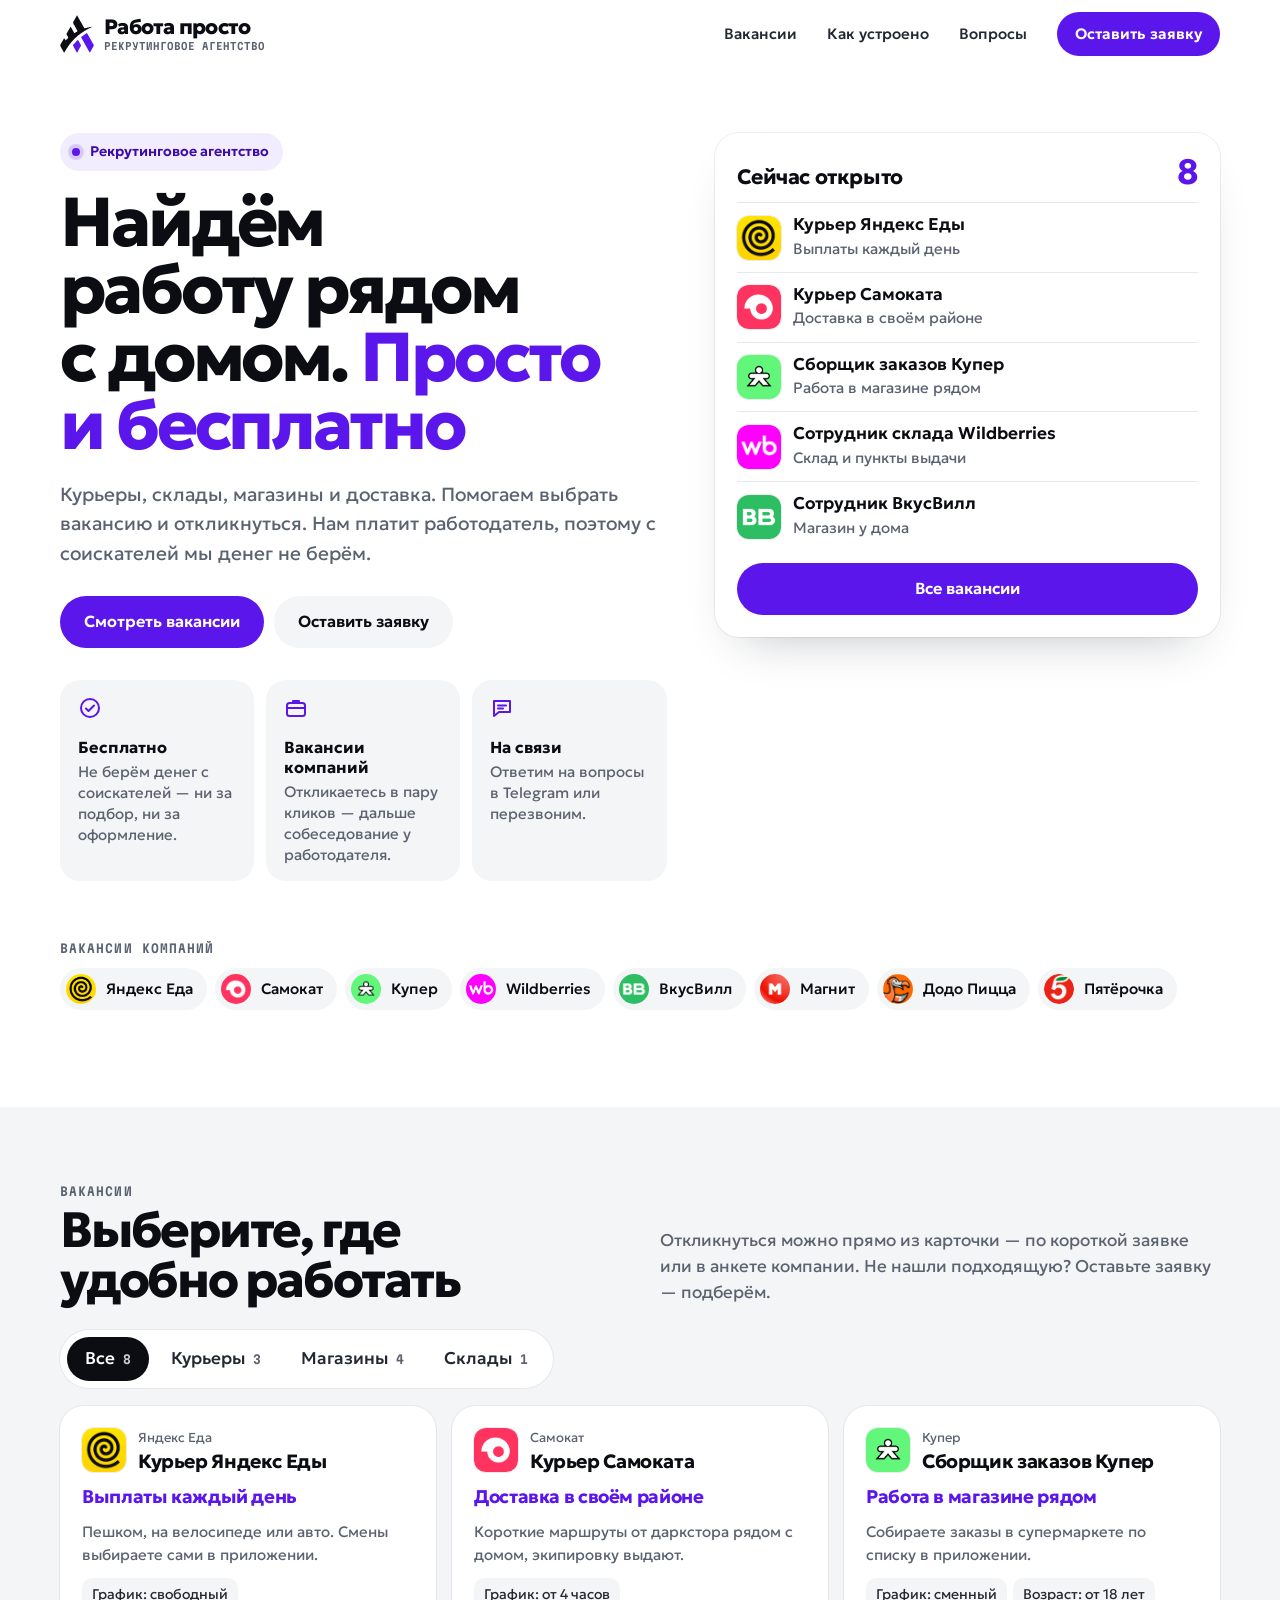
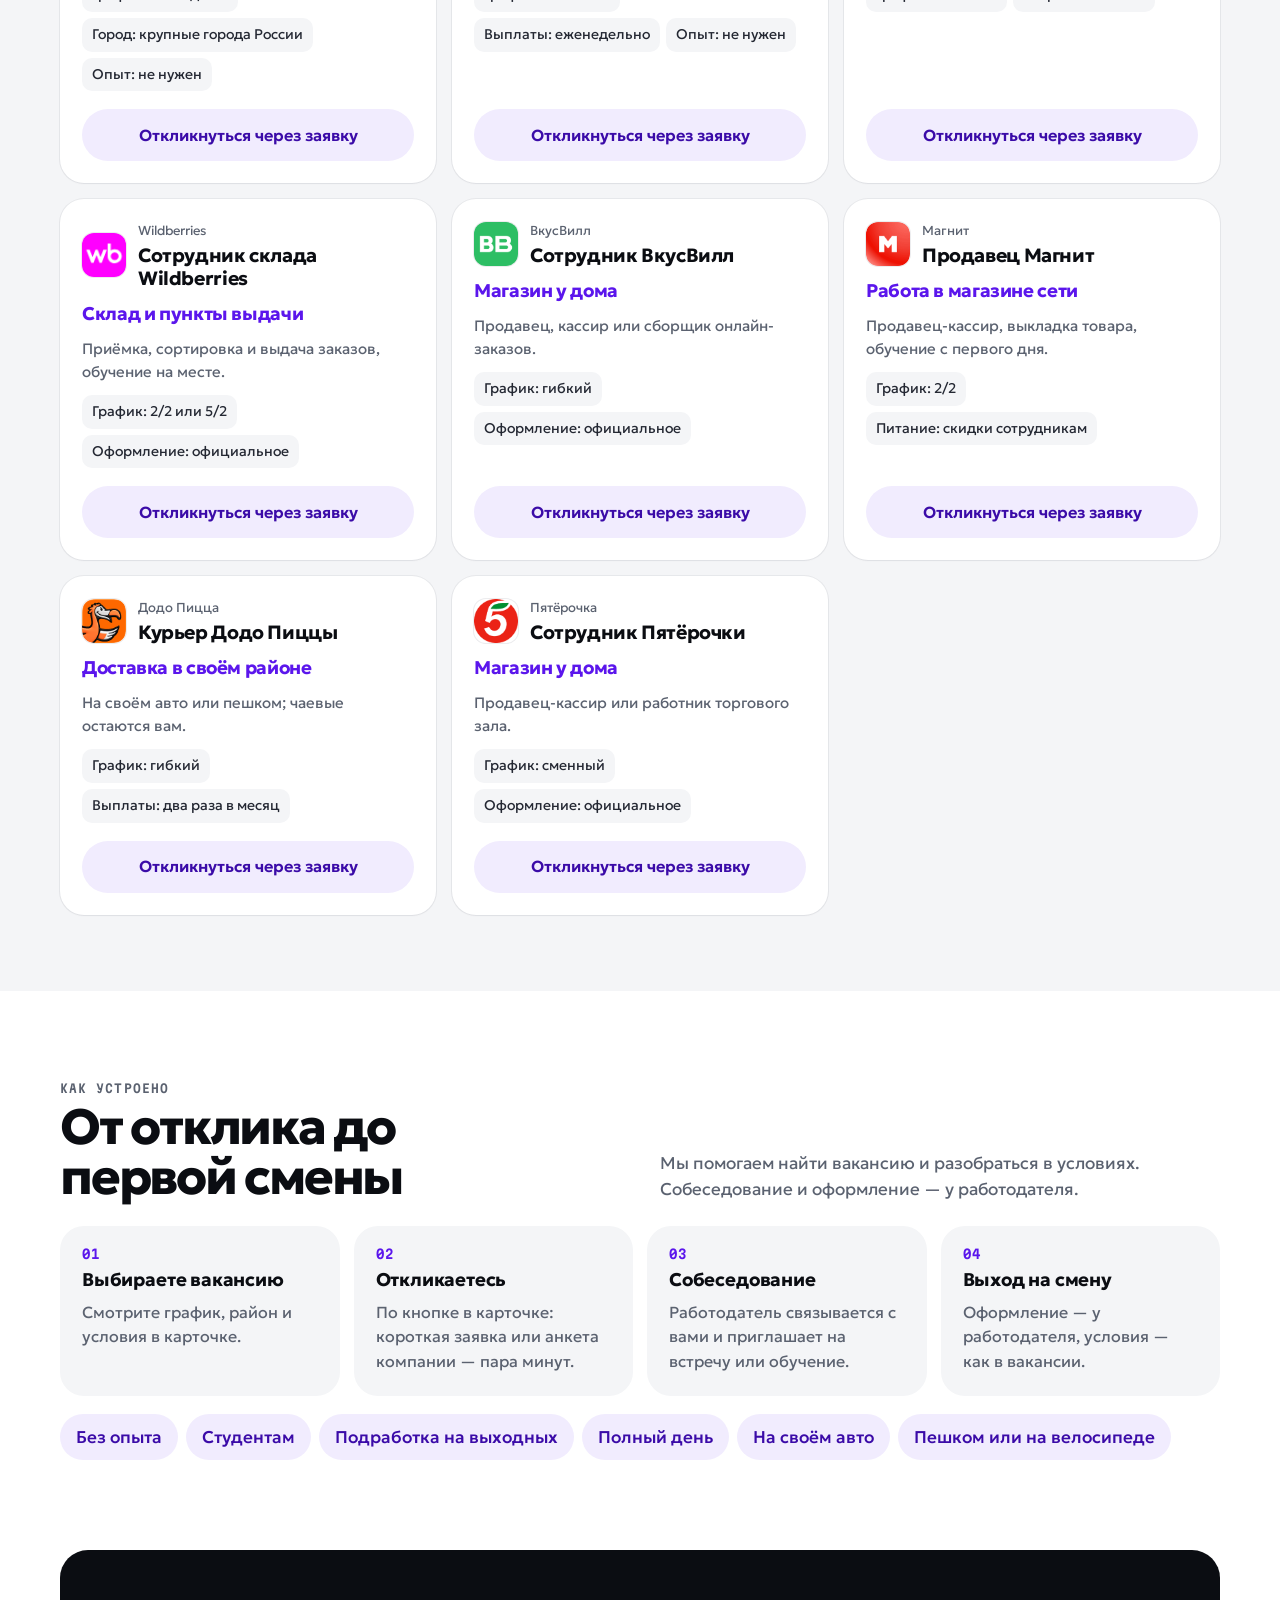
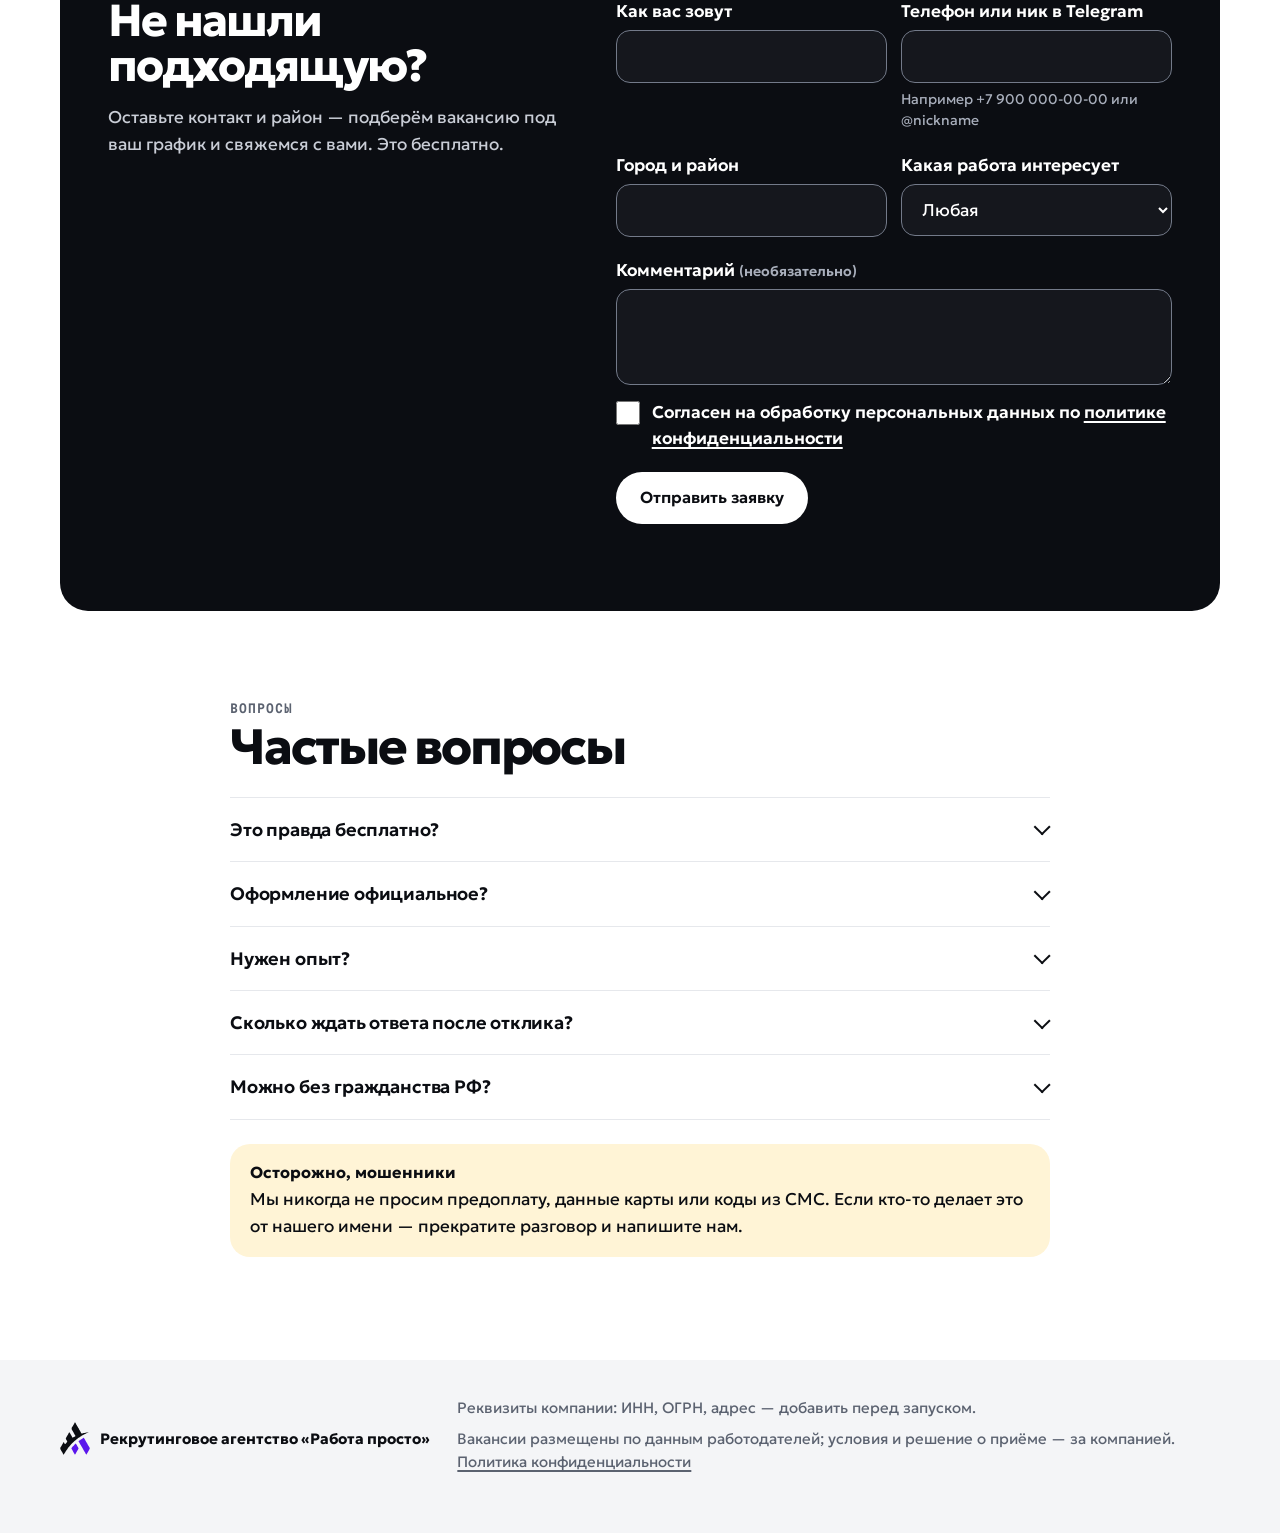
==== index.html @ 8780e2c3 "preview 2026-10-01" ====
<!doctype html>
<html lang="ru">
<head>
<meta charset="utf-8">
<meta name="viewport" content="width=device-width, initial-scale=1">
<title>Работа просто — рекрутинговое агентство: работа курьером, на складе и в магазине</title>
<meta name="description" content="Вакансии курьеров, сотрудников склада и магазинов рядом с домом. Для соискателей бесплатно — нам платит работодатель.">
<meta property="og:type" content="website">
<meta property="og:title" content="Работа просто — рекрутинговое агентство">
<meta property="og:description" content="Работа рядом с домом: доставка, склады, магазины. Для соискателей бесплатно.">
<meta property="og:image" content="https://daviddavidso.github.io/smena-rekrut/img/og.jpg">
<meta name="twitter:card" content="summary_large_image">
<link rel="icon" href="img/favicon.svg" type="image/svg+xml">
<link rel="preload" href="fonts/Geologica.woff2" as="font" type="font/woff2" crossorigin>
<link rel="stylesheet" href="css/style.css">
</head>
<body>
<a class="skip" href="#main">Перейти к содержанию</a>

<header class="hdr" id="hdr">
  <div class="wrap hdr__in">
    <a class="logo" href="#top"><img class="logo__mark" src="img/logo-mark.svg" alt="" width="34" height="37"><span class="logo__txt"><span data-site="name">Работа просто</span> <small>рекрутинговое агентство</small></span><span class="vh"> — в начало страницы</span></a>
    <nav aria-label="Основное меню">
      <ul>
        <li><a href="#jobs">Вакансии</a></li>
        <li><a href="#how">Как устроено</a></li>
        <li><a href="#faq">Вопросы</a></li>
      </ul>
    </nav>
    <a class="btn btn--sm hdr__cta" href="#lead">Оставить заявку</a>
  </div>
</header>

<main id="main">
  <section class="hero wrap" id="top">
    <div class="hero__grid">
      <div>
        <p class="pill"><i aria-hidden="true"></i>Рекрутинговое агентство</p>
        <h1 id="hero-h">Найдём работу рядом с&nbsp;домом. <em>Просто и&nbsp;бесплатно</em></h1>
        <p class="hero__lead" data-site="tagline">Курьеры, склады, магазины и доставка. Помогаем выбрать вакансию и откликнуться. Нам платит работодатель, поэтому с соискателей мы денег не берём.</p>
        <div class="hero__cta"><a class="btn" href="#jobs">Смотреть вакансии</a><a class="btn btn--soft" href="#lead">Оставить заявку</a></div>
        <ul class="trust" role="list">
          <li><svg viewBox="0 0 24 24" aria-hidden="true" fill="none" stroke="currentColor" stroke-width="2" stroke-linecap="round" stroke-linejoin="round"><circle cx="12" cy="12" r="9"/><path d="M8 12.5l2.5 2.5L16 9.5"/></svg><b>Бесплатно</b><span>Не берём денег с соискателей — ни за подбор, ни за оформление.</span></li>
          <li><svg viewBox="0 0 24 24" aria-hidden="true" fill="none" stroke="currentColor" stroke-width="2" stroke-linecap="round" stroke-linejoin="round"><rect x="3" y="7" width="18" height="13" rx="2.5"/><path d="M9 7V5h6v2M3 12h18"/></svg><b>Вакансии компаний</b><span>Откликаетесь в пару кликов — дальше собеседование у работодателя.</span></li>
          <li><svg viewBox="0 0 24 24" aria-hidden="true" fill="none" stroke="currentColor" stroke-width="2" stroke-linecap="round" stroke-linejoin="round"><path d="M4 5h16v11H9l-5 4z"/><path d="M8 9.5h8M8 12.5h5"/></svg><b>На связи</b><span>Ответим на вопросы в Telegram или перезвоним.</span></li>
        </ul>
      </div>
      <div class="open">
        <div class="open__head"><h2 id="open-h">Сейчас открыто</h2><span class="open__num" id="open-num">—</span></div>
        <ul class="open__list" id="open-list" role="list"></ul>
        <a class="btn" href="#jobs">Все вакансии</a>
      </div>
    </div>
  </section>

  <section class="brands wrap">
    <h2 class="label" id="brands-h">Вакансии компаний</h2>
    <ul id="brands" role="list"></ul>
  </section>

  <section class="band" id="jobs" aria-labelledby="jobs-h">
    <div class="wrap">
      <div class="sec__head">
        <div><p class="label">Вакансии</p><h2 id="jobs-h">Выберите, где удобно работать</h2></div>
        <p class="sec__lead">Откликнуться можно прямо из карточки — по короткой заявке или в анкете компании. Не нашли подходящую? Оставьте заявку — подберём.</p>
      </div>
      <div class="filters" role="group" aria-label="Тип работы" id="filters"></div>
      <p class="vh" role="status" id="jobs-status"></p>
      <ul class="jobs" id="jobs-list" role="list"><li class="state">Загружаем вакансии…</li></ul>
    </div>
  </section>

  <section class="sec wrap" id="how" aria-labelledby="how-h">
    <div class="sec__head">
      <div><p class="label">Как устроено</p><h2 id="how-h">От отклика до первой смены</h2></div>
      <p class="sec__lead">Мы помогаем найти вакансию и разобраться в условиях. Собеседование и оформление — у работодателя.</p>
    </div>
    <ol class="steps" role="list">
      <li><b>Выбираете вакансию</b><span>Смотрите график, район и условия в карточке.</span></li>
      <li><b>Откликаетесь</b><span>По кнопке в карточке: короткая заявка или анкета компании — пара минут.</span></li>
      <li><b>Собеседование</b><span>Работодатель связывается с вами и приглашает на встречу или обучение.</span></li>
      <li><b>Выход на смену</b><span>Оформление — у работодателя, условия — как в вакансии.</span></li>
    </ol>
    <ul class="who" role="list" aria-label="Кому подойдёт">
      <li>Без опыта</li><li>Студентам</li><li>Подработка на выходных</li><li>Полный день</li><li>На своём авто</li><li>Пешком или на велосипеде</li>
    </ul>
  </section>

  <section class="sec wrap" id="lead" aria-labelledby="lead-h">
    <div class="lead">
      <div>
        <h2 id="lead-h">Не нашли подходящую?</h2>
        <p>Оставьте контакт и район — подберём вакансию под ваш график и свяжемся с вами. Это бесплатно.</p>
        <p hidden>Удобнее в мессенджере? <a id="tg-inline" href="#lead">Напишите нам в Telegram</a>.</p>
      </div>
      <form class="form" id="lead-form" novalidate>
        <div class="field"><label for="f-name">Как вас зовут</label><input id="f-name" name="name" autocomplete="given-name" required aria-describedby="e-name"><span class="err" id="e-name"></span></div>
        <div class="field"><label for="f-contact">Телефон или ник в Telegram</label><input id="f-contact" name="contact" autocomplete="tel" inputmode="text" required aria-describedby="h-contact e-contact"><span class="hint" id="h-contact">Например +7 900 000-00-00 или @nickname</span><span class="err" id="e-contact"></span></div>
        <div class="field"><label for="f-city">Город и район</label><input id="f-city" name="city" autocomplete="address-level2" required aria-describedby="e-city"><span class="err" id="e-city"></span></div>
        <div class="field"><label for="f-kind">Какая работа интересует</label><select id="f-kind" name="kind"><option>Любая</option><option>Курьер</option><option>Магазин</option><option>Склад</option></select></div>
        <div class="field full"><label for="f-comment">Комментарий <span class="hint">(необязательно)</span></label><textarea id="f-comment" name="comment" maxlength="500"></textarea></div>
        <div class="hp" aria-hidden="true" inert><label for="f-web">Не заполняйте это поле</label><input id="f-web" name="website" tabindex="-1" autocomplete="off"></div>
        <div class="field full"><div class="check"><input type="checkbox" id="f-consent" name="consent" aria-required="true" aria-describedby="e-consent"><label for="f-consent">Согласен на обработку персональных данных по <a href="privacy.html" target="_blank" rel="noopener">политике конфиденциальности<span class="vh"> (откроется в новой вкладке)</span></a></label></div><span class="err" id="e-consent"></span></div>
        <div class="full"><button class="btn" type="submit">Отправить заявку</button></div>
        <p class="form__status full" role="status" id="form-status"></p>
        <p class="vh" role="status" id="field-status"></p>
      </form>
    </div>
  </section>

  <section class="sec wrap faq" id="faq" aria-labelledby="faq-h">
    <div class="sec__head"><div><p class="label">Вопросы</p><h2 id="faq-h">Частые вопросы</h2></div></div>
    <details><summary>Это правда бесплатно?</summary><p>Да. Вознаграждение за подбор нам платит работодатель. С соискателей не берём денег ни за что: ни за анкету, ни за обучение, ни за «место в очереди».</p></details>
    <details><summary>Оформление официальное?</summary><p>Условия указаны в карточке вакансии и зависят от компании: трудовой договор, договор ГПХ или самозанятость.</p></details>
    <details><summary>Нужен опыт?</summary><p>Для большинства вакансий — нет: компании обучают с первого дня.</p></details>
    <details><summary>Сколько ждать ответа после отклика?</summary><p>Обычно работодатель связывается в течение нескольких дней. Если ответа долго нет — напишите нам, подскажем.</p></details>
    <details><summary>Можно без гражданства РФ?</summary><p>Зависит от компании. Уточните в анкете работодателя или напишите нам.</p></details>
    <div class="warn" role="note"><h3>Осторожно, мошенники</h3>Мы никогда не просим предоплату, данные карты или коды из СМС. Если кто-то делает это от нашего имени — прекратите разговор и напишите нам.</div>
  </section>
</main>

<footer class="ftr">
  <div class="wrap ftr__grid">
    <div class="ftr__brand"><img src="img/logo-mark.svg" alt="" width="30" height="33"><b>Рекрутинговое агентство «<span data-site="name">Работа просто</span>»</b></div>
    <div>
      <p data-site="legal">Реквизиты компании: ИНН, ОГРН, адрес — добавить перед запуском.</p>
      <p>Вакансии размещены по данным работодателей; условия и решение о приёме — за компанией. <a href="privacy.html">Политика конфиденциальности</a></p>
    </div>
  </div>
</footer>

<script src="js/config.js"></script>
<script src="js/app.js"></script>
</body>
</html>
---- css/style.css ----
/* «Работа просто» — одностраничник рекрутингового агентства. Белый минимализм, холодные нейтральные поверхности,
   фирменный фиолетовый из логотипа клиента (#5B16EC) — на кнопках и акцентах. Градиент логотипа — только в иконке. */

@font-face { font-family: "Geologica"; src: url(../fonts/Geologica.woff2) format("woff2"); font-weight: 100 900; font-display: swap; }
@font-face { font-family: "Martian Mono"; src: url(../fonts/MartianMono.woff2) format("woff2"); font-weight: 100 800; font-stretch: 75% 112%; font-display: swap; }

:root {
  --bg: #FFFFFF; --surface: #F4F5F7; --surface-2: #ECEEF1; --line: #E6E8EC;
  --ink: #0B0D12; --ink-2: #242833; --muted: #5B6270;
  --violet: #5B16EC; --violet-2: #4A0FC9; --violet-bg: #F1ECFE; --violet-light: #B9A2FF;
  --radius: 24px;
  --f: "Geologica", system-ui, -apple-system, "Segoe UI", sans-serif;
  --f-mono: "Martian Mono", ui-monospace, "SF Mono", Menlo, monospace;
  --ease-out: cubic-bezier(.16, 1, .3, 1);
}
* { box-sizing: border-box; }
[hidden] { display: none !important; }
html { scroll-padding-top: 84px; -webkit-text-size-adjust: 100%; }
@media (prefers-reduced-motion: no-preference) { html { scroll-behavior: smooth; } }
body { margin: 0; background: var(--bg); color: var(--ink); font: 400 1.0625rem/1.55 var(--f); -webkit-font-smoothing: antialiased; overflow-x: clip; }
img { max-width: 100%; display: block; }
a { color: inherit; text-decoration-thickness: 1.5px; text-underline-offset: 3px; }
button, input, select, textarea { font: inherit; }
:focus-visible { outline: 2.5px solid var(--ink); outline-offset: 3px; }
.vh { position: absolute !important; width: 1px; height: 1px; padding: 0; margin: -1px; overflow: hidden; clip: rect(0 0 0 0); white-space: nowrap; border: 0; }
.wrap { width: min(1240px, 100%); margin-inline: auto; padding-inline: clamp(16px, 3.5vw, 40px); }
.label { margin: 0; font: 600 .75rem/1.2 var(--f-mono); font-stretch: 87%; letter-spacing: .09em; text-transform: uppercase; color: var(--muted); }
.skip { position: absolute; left: 12px; top: -100px; z-index: 50; padding: 12px 16px; border-radius: 12px; background: var(--ink); color: #fff; font-weight: 600; text-decoration: none; }
.skip:focus { top: 12px; }

/* кнопки */
.btn { display: inline-flex; align-items: center; justify-content: center; gap: 8px; min-height: 52px; padding: 0 24px; border-radius: 999px; border: 0;
  background: var(--violet); color: #fff; font: 600 1rem/1.2 var(--f); text-decoration: none; cursor: pointer; white-space: nowrap; transition: background-color .2s, transform .2s var(--ease-out); }
.btn:hover { background: var(--violet-2); }
.btn .ext { width: 16px; height: 16px; flex: none; }
.btn:active { transform: scale(.98); }
.btn--soft { background: var(--surface); color: var(--ink); }
.btn--soft:hover { background: var(--surface-2); }
.btn--sm { min-height: 44px; padding: 0 18px; font-size: .9375rem; }

/* шапка */
.hdr { position: sticky; top: 0; z-index: 20; background: rgba(255,255,255,.88); -webkit-backdrop-filter: saturate(1.6) blur(14px); backdrop-filter: saturate(1.6) blur(14px); border-bottom: 1px solid transparent; transition: border-color .2s; }
.hdr.is-stuck { border-bottom-color: var(--line); }
.hdr__in { display: flex; align-items: center; gap: 16px; min-height: 68px; }
.logo { display: inline-flex; align-items: center; gap: 10px; text-decoration: none; }
.logo__mark { width: 34px; height: auto; flex: none; }
.logo__txt { display: flex; flex-direction: column; font: 800 1.3rem/1 var(--f); letter-spacing: -.035em; }
.logo small { display: block; margin-top: 4px; font: 600 .625rem/1 var(--f-mono); font-stretch: 87%; letter-spacing: .1em; text-transform: uppercase; color: var(--muted); }
.hdr nav { margin-left: auto; }
.hdr nav ul { display: flex; gap: 2px; list-style: none; margin: 0; padding: 0; }
.hdr nav a { display: inline-flex; align-items: center; min-height: 44px; padding: 0 14px; border-radius: 999px; text-decoration: none; font-weight: 500; font-size: .9375rem; color: var(--ink-2); }
.hdr nav a:hover { background: var(--surface); }
@media (max-width: 820px) { .hdr nav { display: none; } .hdr .btn { margin-left: auto; } }
.logo__txt > span { white-space: nowrap; }
@media (max-width: 480px) { .logo small { display: none; } .logo__mark { width: 30px; } .logo__txt { font-size: 1.1rem; } .hdr .btn { padding: 0 14px; font-size: .875rem; white-space: normal; text-align: center; line-height: 1.15; } }
/* на самых узких экранах кнопка заявки есть прямо в первом экране — в шапке оставляем только логотип */
@media (max-width: 345px) { .hdr__cta { display: none; } }

/* первый экран */
.hero { padding-top: clamp(28px, 5vw, 64px); padding-bottom: clamp(28px, 4vw, 48px); }
.hero__grid { display: grid; gap: 28px; }
@media (min-width: 1000px) { .hero__grid { grid-template-columns: 1.2fr 1fr; align-items: start; gap: 48px; } }
.pill { display: inline-flex; align-items: center; gap: 10px; margin: 0; padding: 8px 14px 8px 12px; border-radius: 999px; background: var(--violet-bg); color: #3B0BA8; font-size: .875rem; font-weight: 600; }
.pill i { width: 8px; height: 8px; border-radius: 50%; background: var(--violet); flex: none; box-shadow: 0 0 0 4px rgba(91,22,236,.16); }
.hero h1 { margin: 18px 0 0; font: 750 clamp(2.4rem, 5.4vw, 4.4rem)/.98 var(--f); letter-spacing: -.045em; text-wrap: balance; }
.hero h1 em { font-style: normal; color: var(--violet); }
.hero__lead { margin: 20px 0 0; max-width: 34em; font-size: clamp(1.0625rem, 1.5vw, 1.1875rem); color: var(--muted); text-wrap: pretty; }
.hero__cta { display: flex; flex-wrap: wrap; gap: 10px; margin-top: 28px; }
.trust { list-style: none; padding: 0; margin: 32px 0 0; display: grid; gap: 12px; }
@media (min-width: 640px) { .trust { grid-template-columns: repeat(3, 1fr); } }
.trust li { padding: 16px 18px; border-radius: 20px; background: var(--surface); }
.trust b { display: block; font-size: 1rem; line-height: 1.25; }
.trust span { display: block; margin-top: 4px; font-size: .9375rem; color: var(--muted); line-height: 1.4; }
.trust svg { width: 24px; height: 24px; color: var(--violet); margin-bottom: 10px; }

.open { border-radius: var(--radius); background: #fff; padding: 22px; box-shadow: 0 0 0 1px rgba(15,23,42,.07), 0 24px 48px -28px rgba(15,23,42,.3); }
.open__head { display: flex; align-items: baseline; justify-content: space-between; gap: 12px; padding-bottom: 12px; border-bottom: 1px solid var(--line); }
.open__head h2 { margin: 0; font: 700 1.3rem/1.1 var(--f); letter-spacing: -.02em; }
.open__num { font: 750 2.2rem/1 var(--f); color: var(--violet); letter-spacing: -.04em; }
.open__list { list-style: none; margin: 0; padding: 0; }
.open__list li { display: grid; grid-template-columns: 44px 1fr; gap: 12px; align-items: center; padding: 11px 0; border-bottom: 1px solid var(--line); }
.open__list li:last-child { border-bottom: 0; }
.open__list b { display: block; line-height: 1.2; font-weight: 600; }
.open__list span { color: var(--muted); font-size: .9375rem; }
.open .btn { width: 100%; margin-top: 12px; }
.lg { width: 44px; height: 44px; border-radius: 12px; background: #fff; object-fit: contain; box-shadow: 0 0 0 1px rgba(15,23,42,.08); }

/* компании */
.brands { padding-top: 12px; padding-bottom: 8px; }
.brands ul { list-style: none; margin: 12px 0 0; padding: 0; display: flex; flex-wrap: wrap; gap: 8px; }
.brands li { display: inline-flex; align-items: center; gap: 10px; padding: 6px 14px 6px 6px; border-radius: 999px; background: var(--surface); font-weight: 500; font-size: .9375rem; }
.brands img { width: 30px; height: 30px; border-radius: 50%; background: #fff; }

/* разделы */
.sec { padding-top: clamp(48px, 7vw, 96px); }
.band { margin-top: clamp(48px, 7vw, 96px); padding: clamp(44px, 6vw, 80px) 0; background: var(--surface); }
.sec__head { display: grid; gap: 10px; margin-bottom: 24px; }
@media (min-width: 900px) { .sec__head { grid-template-columns: 1fr 1fr; align-items: end; column-gap: 40px; } }
.sec__head h2 { margin: 8px 0 0; font: 750 clamp(2rem, 4vw, 3.1rem)/1 var(--f); letter-spacing: -.045em; text-wrap: balance; }
.sec__lead { margin: 0; color: var(--muted); max-width: 34em; }

/* вакансии */
.filters { position: relative; display: flex; gap: 4px; margin-bottom: 18px; padding: 7px; border-radius: 29px; background: #fff; width: max-content; max-width: 100%; box-shadow: 0 0 0 1px var(--line); overflow-x: auto; scrollbar-width: thin; scroll-padding-inline: 12px; }
.fbtn { flex: none; }
.fbtn { display: inline-flex; align-items: center; gap: 8px; min-height: 44px; padding: 0 18px; border-radius: 999px; border: 0; background: transparent; color: var(--ink-2); font-weight: 500; cursor: pointer; transition: background-color .2s; }
.fbtn:hover { background: var(--surface); }
.fbtn span { font: 600 .75rem/1 var(--f-mono); font-stretch: 87%; color: var(--muted); }
.fbtn[aria-pressed="true"] { background: var(--ink); color: #fff; }
.fbtn[aria-pressed="true"] span { color: #C9CDD6; }
@media (forced-colors: active) {
  .fbtn[aria-pressed="true"] { forced-color-adjust: none; background: Highlight; color: HighlightText; border-color: Highlight; }
  .fbtn[aria-pressed="true"] span { color: HighlightText; }
  .fbtn[aria-pressed="true"]:focus-visible { outline-color: CanvasText; }
}
.jobs { list-style: none; margin: 0; padding: 0; display: grid; gap: 16px; grid-template-columns: repeat(auto-fill, minmax(min(300px, 100%), 1fr)); }
.job { display: flex; flex-direction: column; gap: 12px; padding: 22px; border-radius: var(--radius); background: #fff; box-shadow: 0 0 0 1px rgba(15,23,42,.06), 0 1px 2px rgba(15,23,42,.04); scroll-margin-top: 96px; transition: box-shadow .35s var(--ease-out); }
.job[hidden] { display: none; }
@media (hover: hover) { .job:hover { box-shadow: 0 0 0 1px rgba(15,23,42,.08), 0 22px 44px -22px rgba(15,23,42,.3); } }
/* вакансия, на которую пришли по ссылке с витрины (#vac-…) */
.job.is-target { box-shadow: 0 0 0 2.5px var(--violet), 0 22px 44px -22px rgba(91,22,236,.45); }
.job__top { display: flex; gap: 12px; align-items: center; }
.job__titles { display: flex; flex-direction: column; min-width: 0; }
.job__titles .job__co { order: -1; }
.job__co { font-size: .8125rem; color: var(--muted); }
.job h3 { margin: 2px 0 0; font: 700 1.2rem/1.2 var(--f); letter-spacing: -.02em; }
.job h3:focus { outline: none; }
.job h3:focus-visible { outline: 2.5px solid var(--ink); outline-offset: 3px; }
/* при переходе по ссылке с витрины место показывает фиолетовая рамка карточки — рамка заголовка лишняя */
@media (forced-colors: none) { .job.is-target h3:focus-visible { outline: none; } }
.job__pay { margin: 0; font: 700 1.15rem/1.25 var(--f); letter-spacing: -.02em; color: var(--violet); }
.job__desc { margin: 0; color: var(--muted); font-size: .9375rem; }
.job ul.facts { list-style: none; margin: 0; padding: 0; display: flex; flex-wrap: wrap; gap: 6px; }
.job ul.facts li { padding: 6px 10px; border-radius: 10px; background: var(--surface); font-size: .875rem; color: var(--ink-2); }
.job__foot { margin-top: auto; display: flex; flex-wrap: wrap; gap: 10px; align-items: center; padding-top: 6px; }
/* в карточках кнопка мягкая — иначе восемь одинаковых ярких кнопок спорят с главной */
.job__foot .btn { flex: 1 1 auto; white-space: normal; text-align: center; padding-block: 10px; background: var(--violet-bg); color: #3B0BA8; }
.job__foot .btn:hover { background: #E4DBFF; }
.job.is-target .job__foot .btn { background: var(--violet); color: #fff; }

/* как устроено */
.steps { list-style: none; margin: 0; padding: 0; display: grid; gap: 14px; counter-reset: st; }
@media (min-width: 900px) { .steps { grid-template-columns: repeat(4, 1fr); } }
.steps li { counter-increment: st; padding: 22px; border-radius: var(--radius); background: var(--surface); display: grid; gap: 8px; align-content: start; }
.steps li::before { content: counter(st, decimal-leading-zero); font: 600 .8125rem/1 var(--f-mono); font-stretch: 87%; color: var(--violet); letter-spacing: .08em; }
.steps b { font: 700 1.15rem/1.2 var(--f); letter-spacing: -.01em; }
.steps span { color: var(--muted); font-size: 1rem; }
.who { margin: 18px 0 0; display: flex; flex-wrap: wrap; gap: 8px; list-style: none; padding: 0; }
.who li { padding: 10px 16px; border-radius: 999px; background: var(--violet-bg); color: #3B0BA8; font-weight: 500; }

/* заявка */
.lead { border-radius: 28px; background: var(--ink); color: #fff; padding: clamp(22px, 4vw, 48px); display: grid; gap: 24px; }
.lead :focus-visible { outline-color: var(--violet-light); }
@media (min-width: 960px) { .lead { grid-template-columns: 1fr 1.15fr; } }
.lead h2 { margin: 0; font: 750 clamp(1.9rem, 3.6vw, 2.8rem)/1 var(--f); letter-spacing: -.045em; }
.lead p { color: #C9CDD6; }
.lead a { color: #fff; }
.form { display: grid; gap: 14px; }
@media (min-width: 640px) { .form { grid-template-columns: 1fr 1fr; } .form .full { grid-column: 1 / -1; } }
.field { display: grid; gap: 6px; align-content: start; }
.field label { font-weight: 600; }
.field .hint { font-size: .875rem; color: #A9AFBC; }
.field input, .field select, .field textarea { width: 100%; min-height: 52px; padding: 12px 16px; border-radius: 14px; border: 1.5px solid #737A89; background: #15171D; color: #fff; }
.field input:focus-visible, .field select:focus-visible, .field textarea:focus-visible { border-color: var(--violet-light); }
.field textarea { min-height: 96px; resize: vertical; }
.field [aria-invalid="true"] { border-color: #FF8A73; }
.field .err { font-size: .9375rem; color: #FFB3A3; font-weight: 600; }
.check { display: flex; gap: 12px; align-items: flex-start; }
.check input { width: 24px; height: 24px; min-height: 0; padding: 0; margin: 2px 0 0; accent-color: var(--violet-light); flex: none; }
.form .btn { background: #fff; color: var(--ink); }
.form .btn:hover { background: #E4DBFF; }
.form .btn[aria-disabled="true"] { cursor: progress; opacity: .8; }
.form__status { margin: 0; font-weight: 600; min-height: 1.5em; }
.hp { position: absolute; left: -10000px; width: 1px; height: 1px; overflow: hidden; }

/* вопросы */
.faq { max-width: 900px; }
.faq .sec__head { grid-template-columns: 1fr; }
.faq details { border-top: 1px solid var(--line); }
.faq details:last-of-type { border-bottom: 1px solid var(--line); }
.faq summary { cursor: pointer; list-style: none; display: flex; justify-content: space-between; gap: 16px; align-items: center; padding: 20px 0; font: 600 1.125rem/1.3 var(--f); letter-spacing: -.01em; }
.faq summary::-webkit-details-marker { display: none; }
.faq summary::after { content: ""; width: 10px; height: 10px; flex: none; margin-right: 4px; border-right: 2px solid currentColor; border-bottom: 2px solid currentColor; transform: rotate(45deg) translateY(-3px); transition: transform .3s var(--ease-out); }
.faq details[open] summary::after { transform: rotate(-135deg) translateY(-3px); }
.faq details p { margin: 0 0 20px; max-width: 48em; color: var(--muted); }
.warn { margin-top: 24px; padding: 18px 20px; border-radius: 20px; background: #FFF4D6; color: var(--ink); }
.warn h3 { margin: 0 0 4px; font: 700 1rem/1.3 var(--f); }

.ftr { margin-top: clamp(56px, 8vw, 104px); padding: 36px 0 52px; background: var(--surface); color: var(--muted); font-size: .9375rem; }
.ftr__grid { display: grid; gap: 16px; }
@media (min-width: 900px) { .ftr__grid { grid-template-columns: 1fr 2fr; } }
.ftr__brand { display: flex; align-items: center; gap: 10px; color: var(--ink); }
.ftr__brand img { width: 30px; height: auto; }
.ftr p { margin: 0 0 8px; }
.state { padding: 24px 0; color: var(--muted); }

@media (prefers-reduced-motion: reduce) { .btn, .job, .fbtn, .faq summary::after { transition: none; } }
@media (forced-colors: active) {
  .btn, .fbtn { border: 1px solid ButtonText; }
  a.btn { border-color: LinkText; }
  .job, .open, .trust li, .steps li, .filters { border: 1px solid CanvasText; }
  .job.is-target { outline: 3px solid Highlight; outline-offset: 2px; }
}
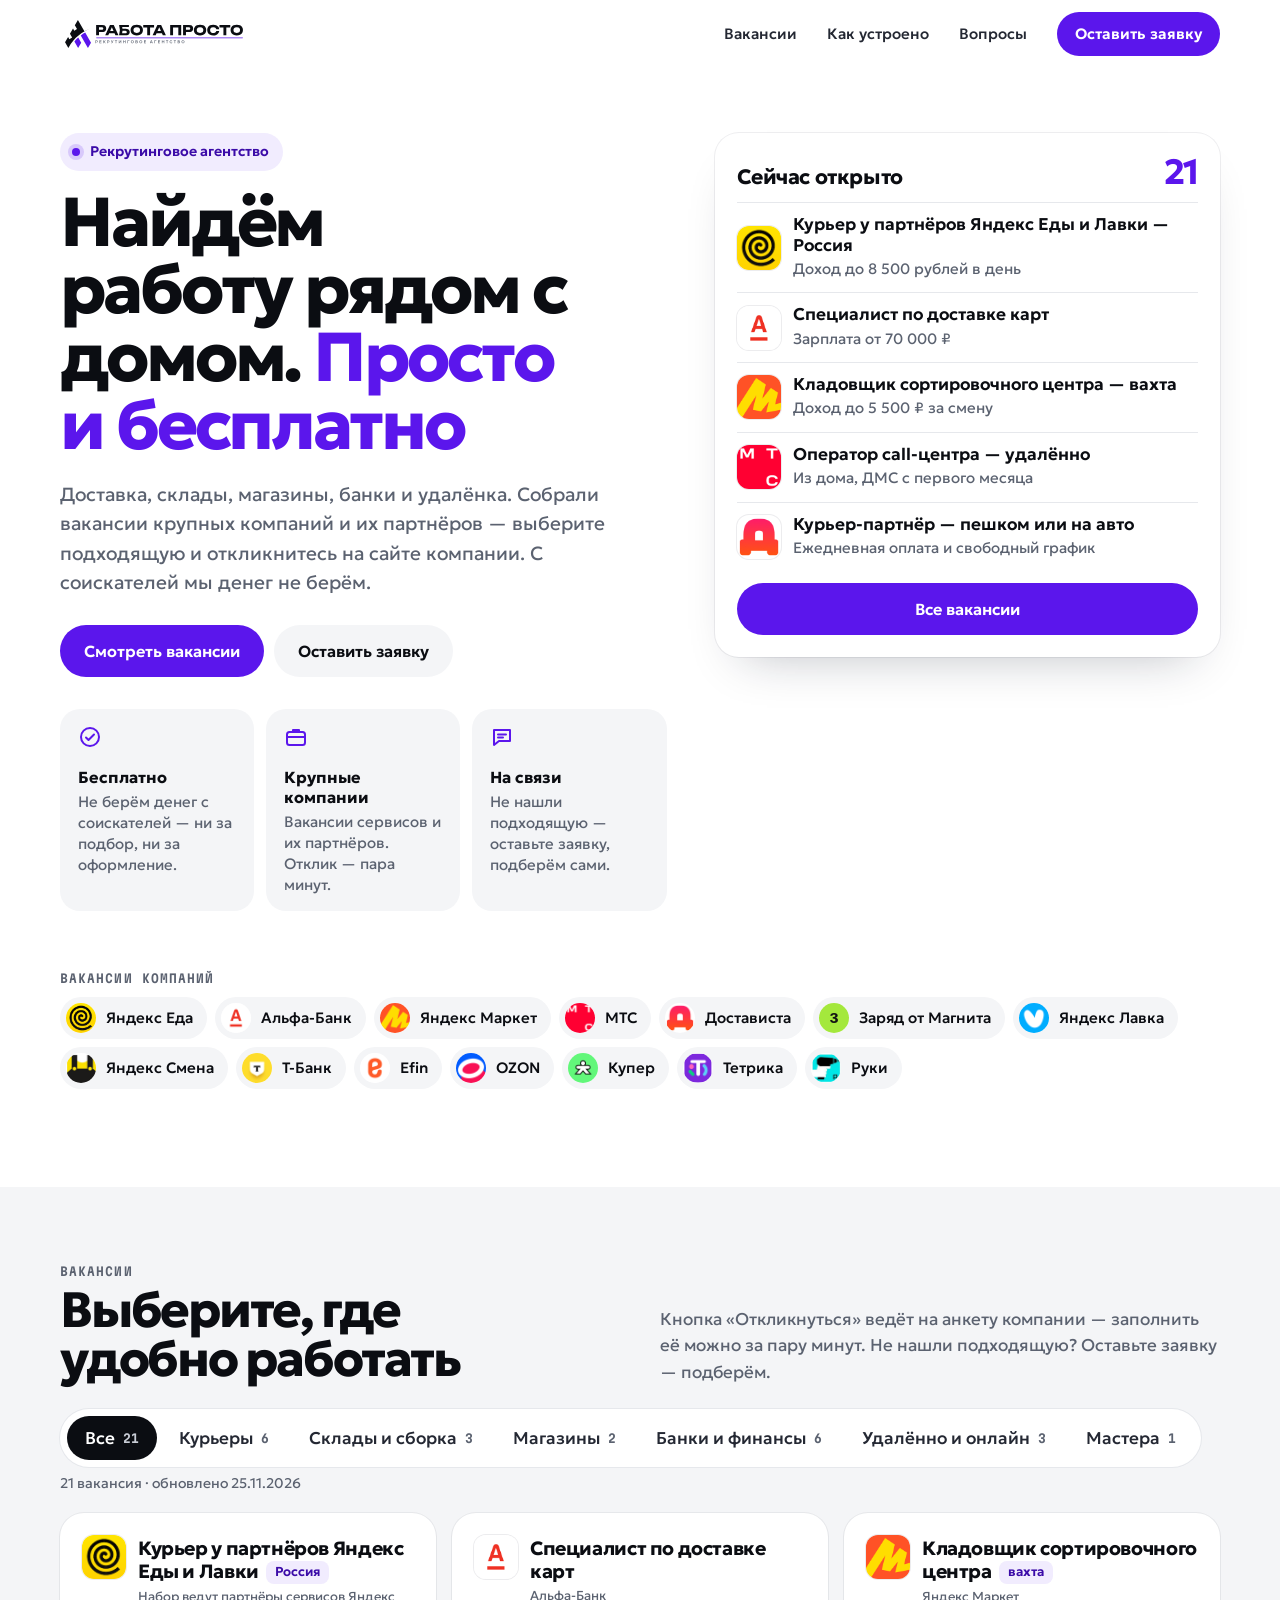
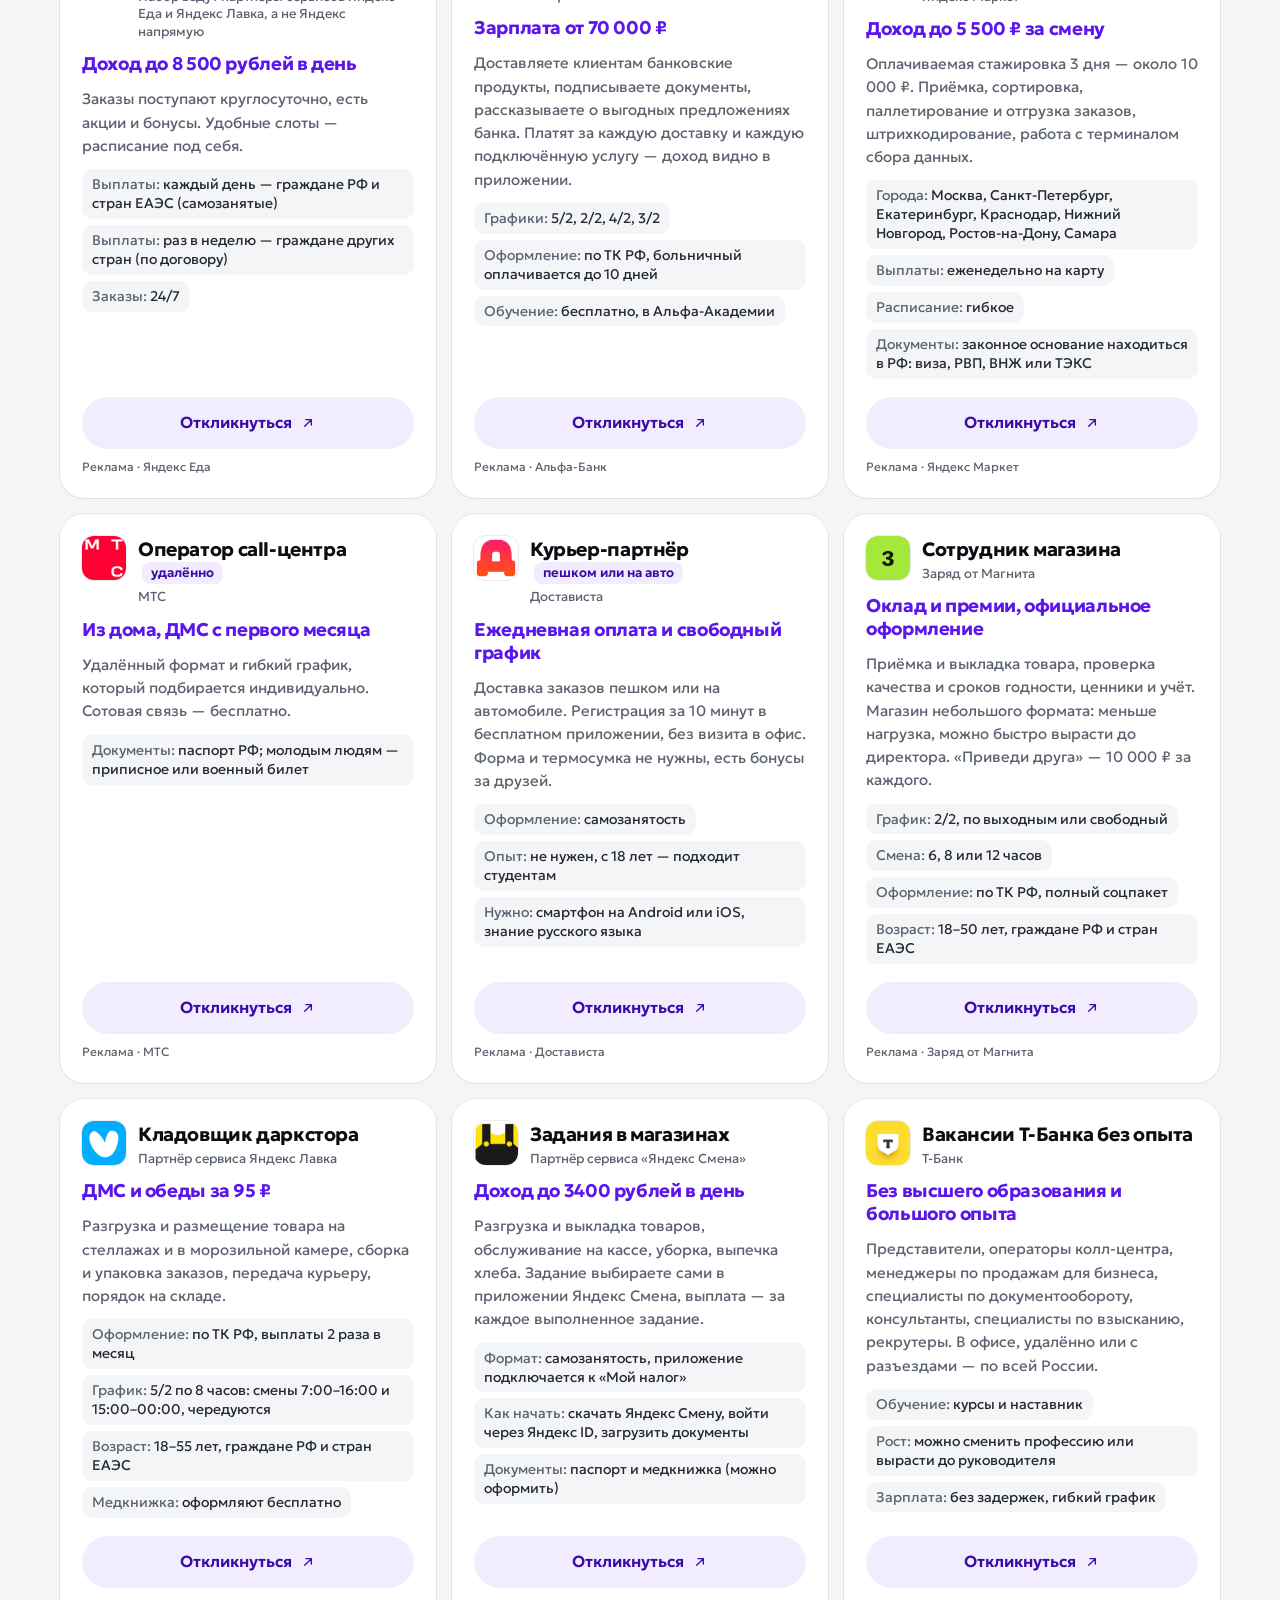
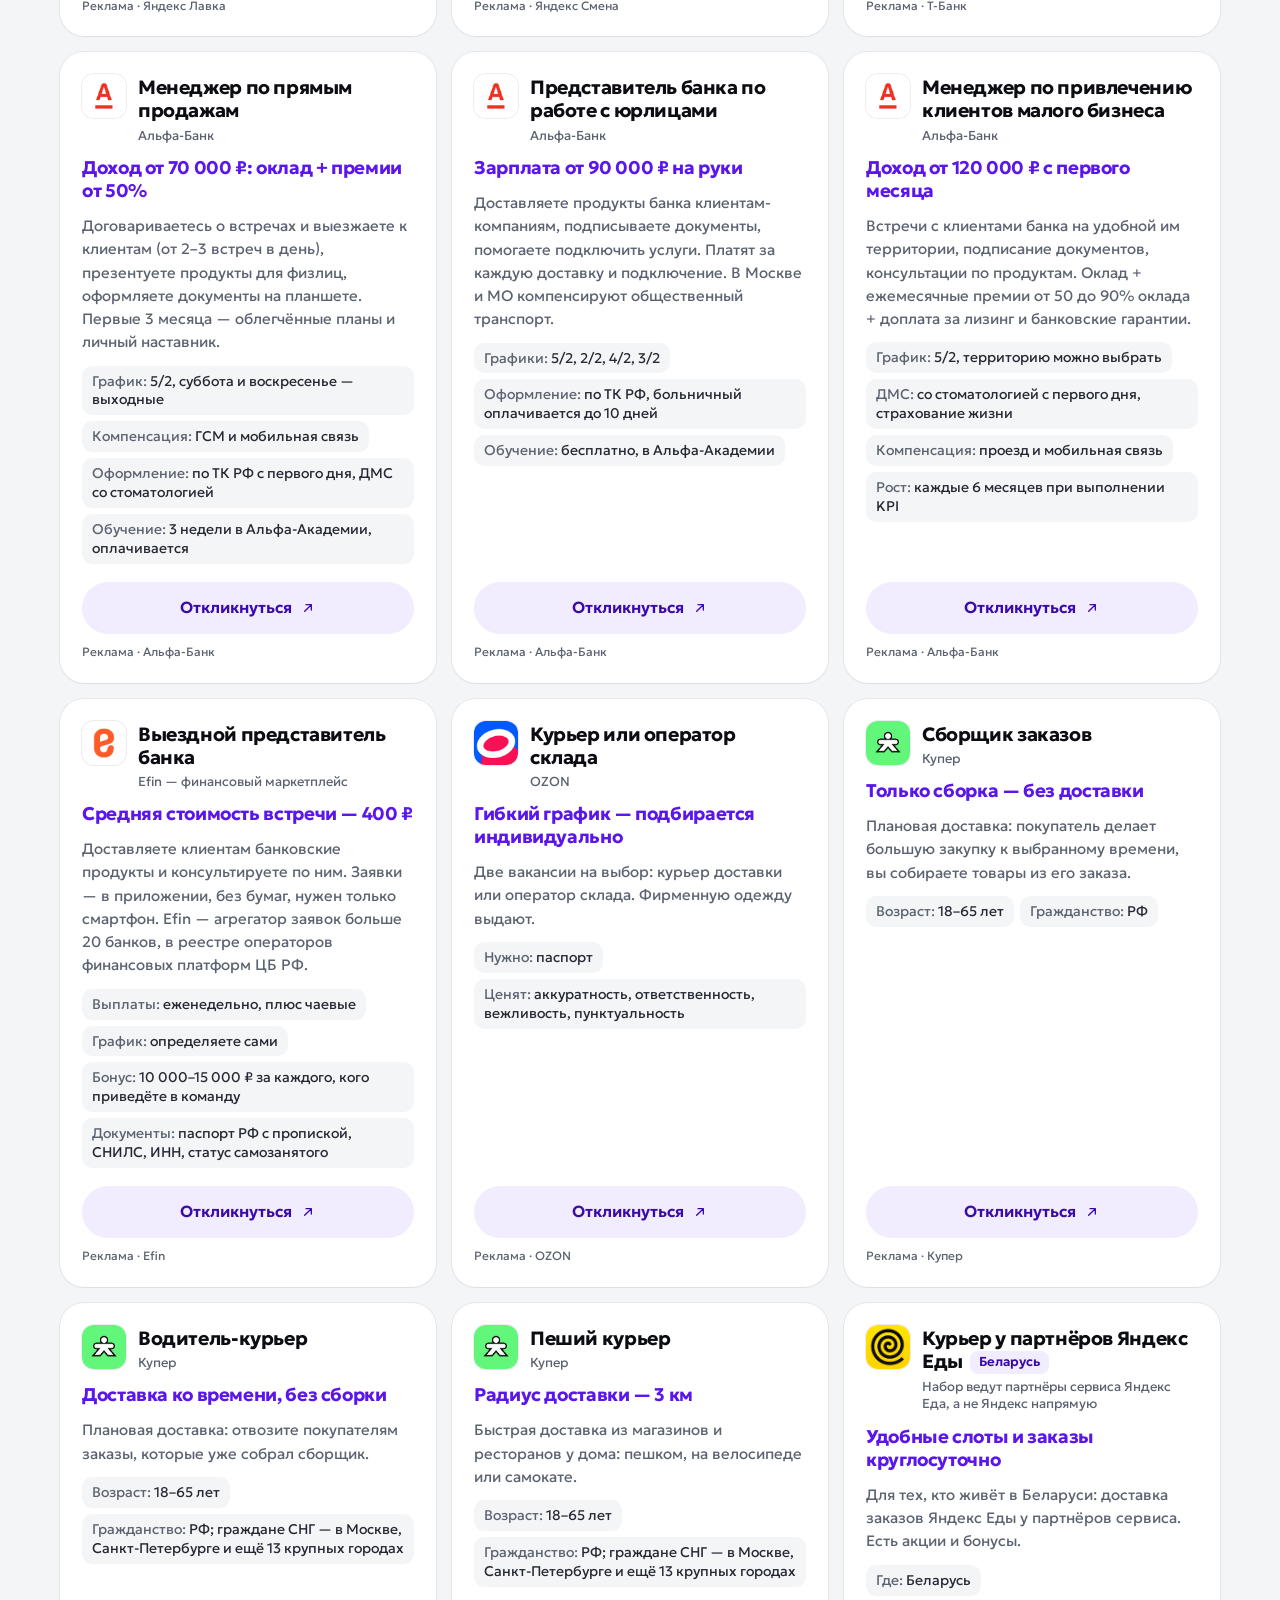
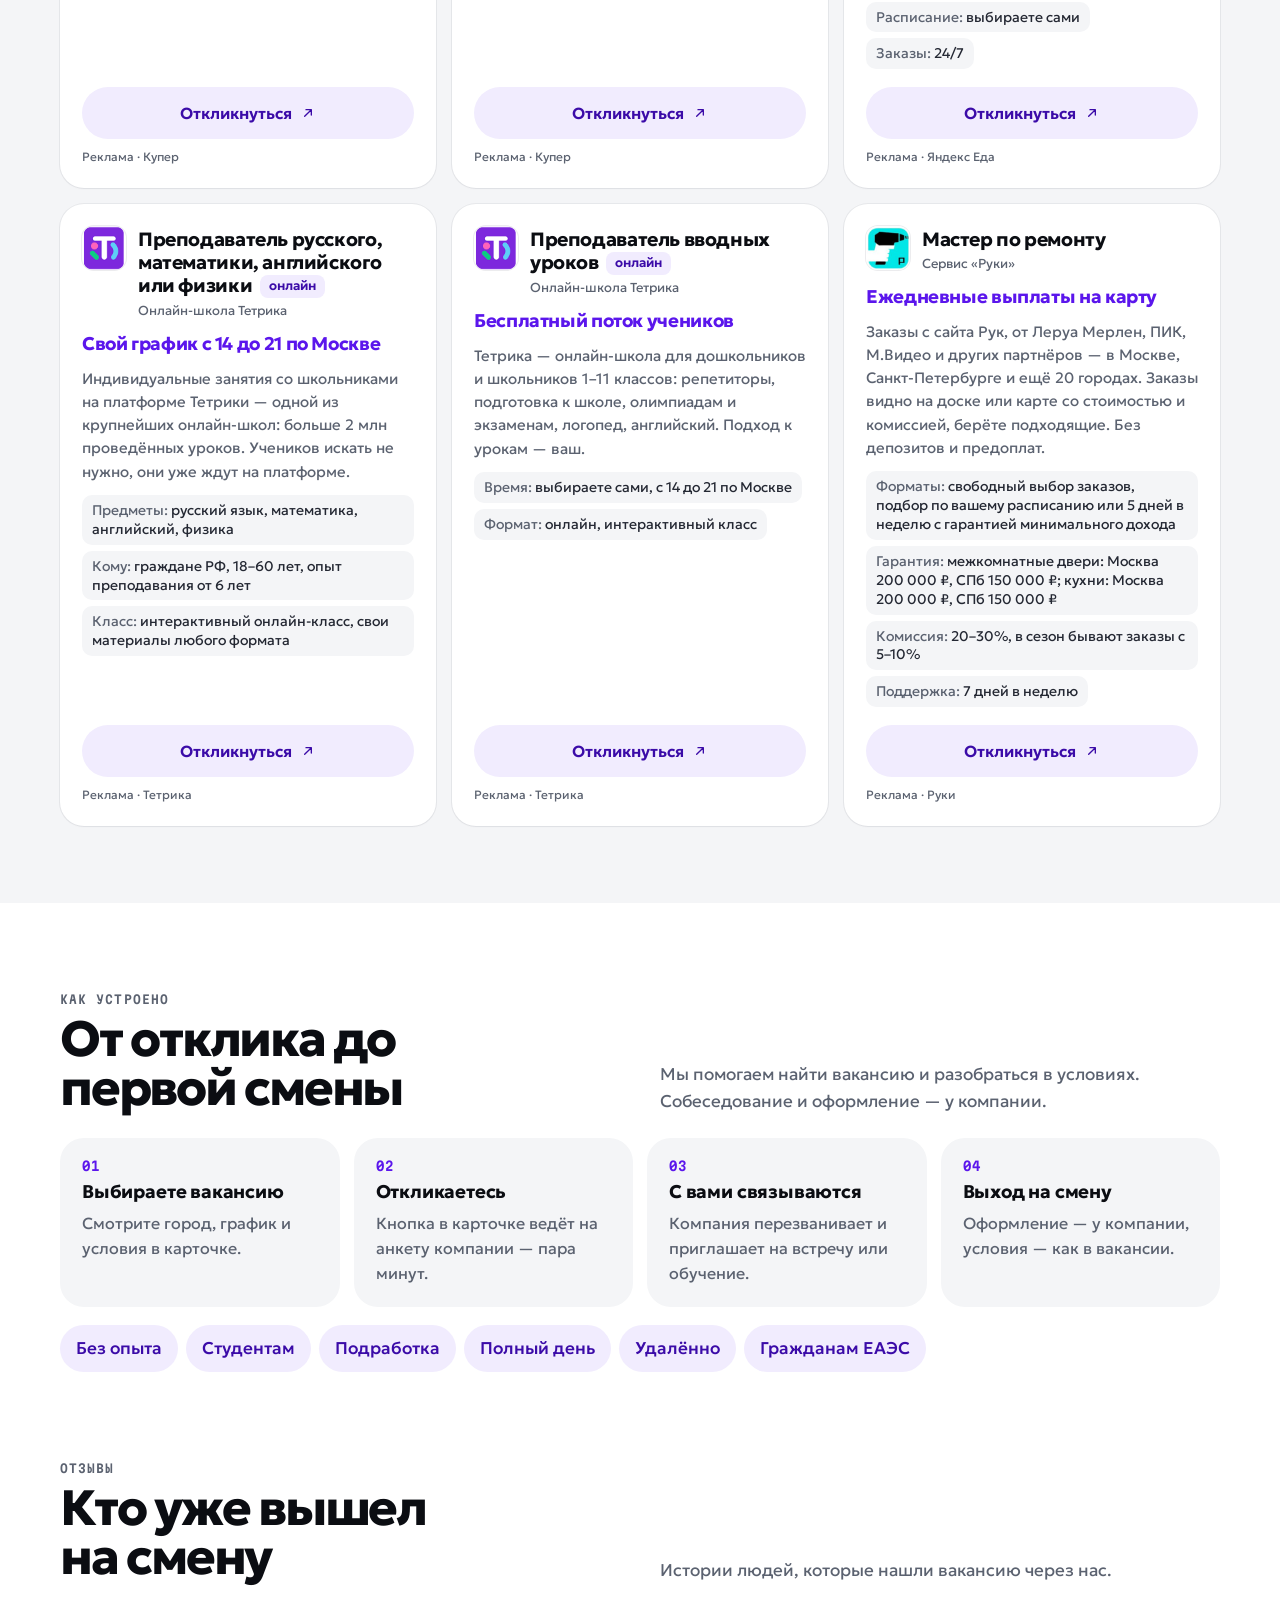
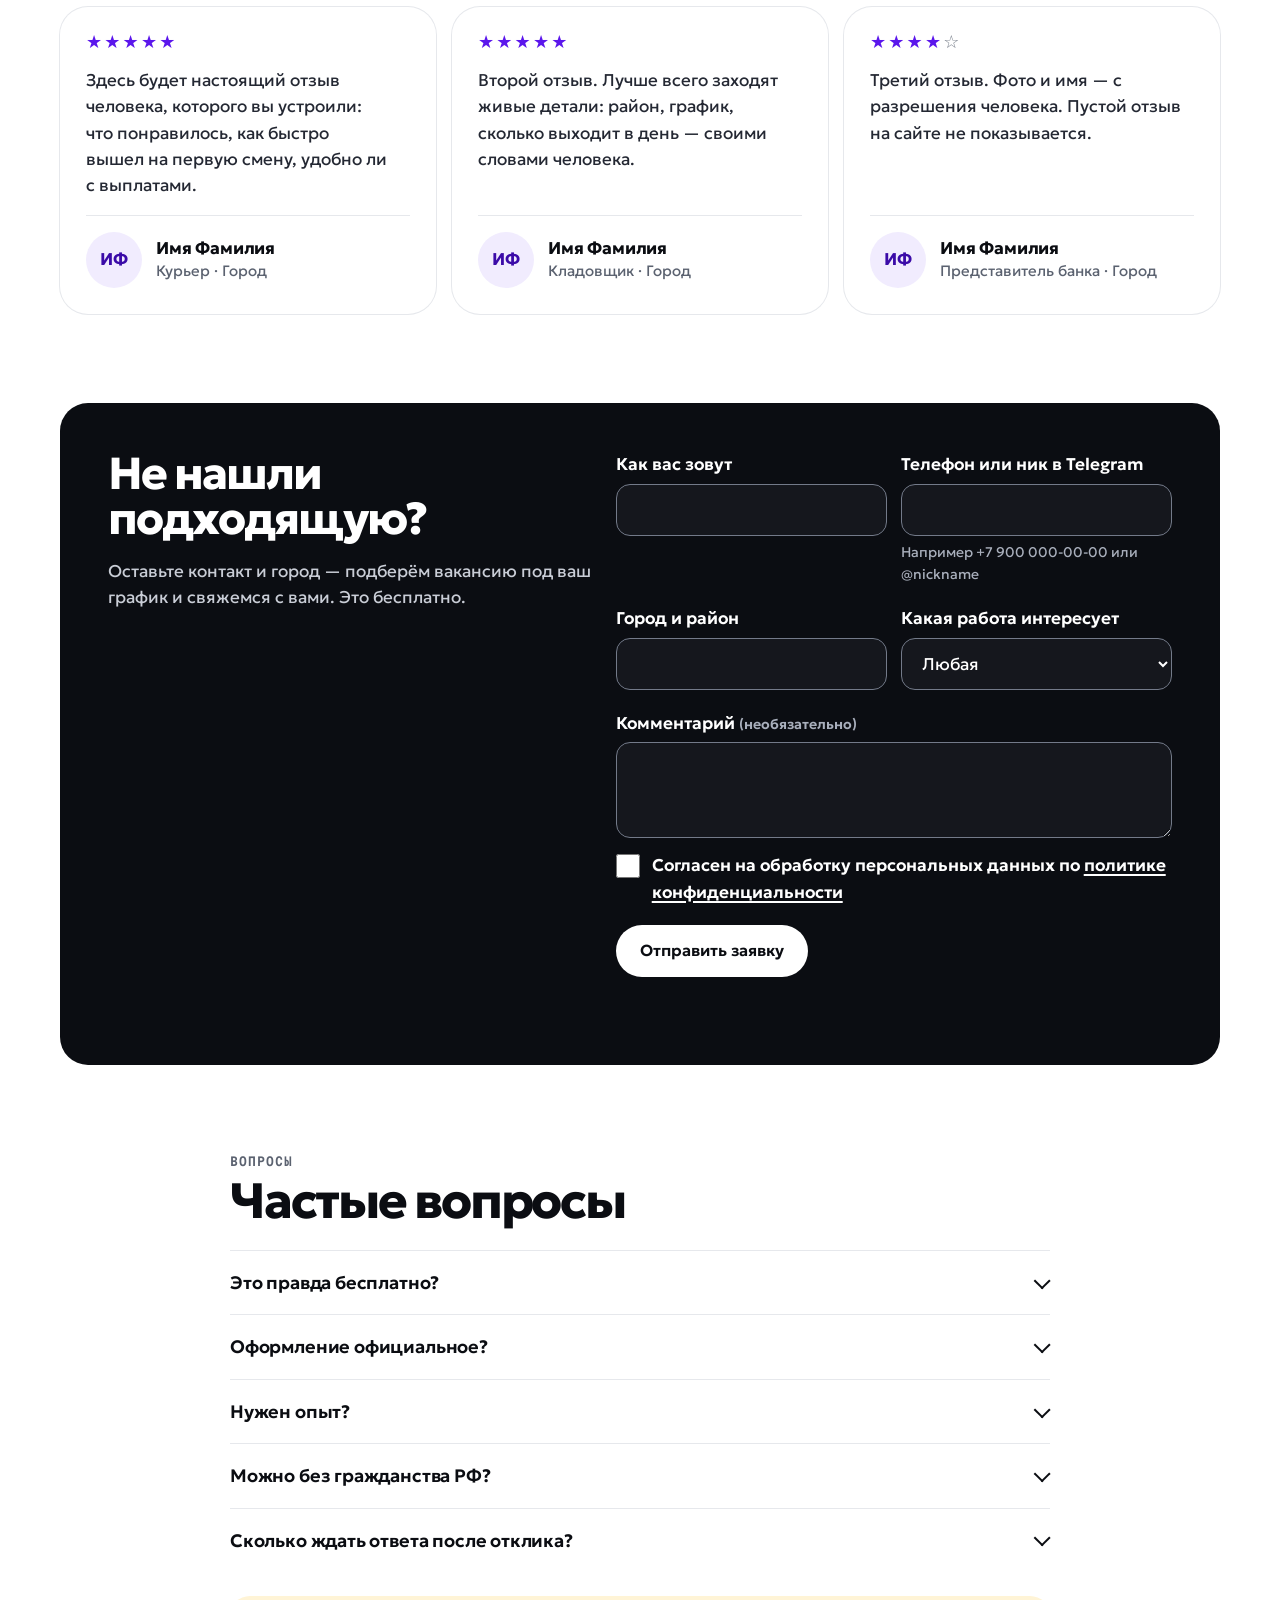
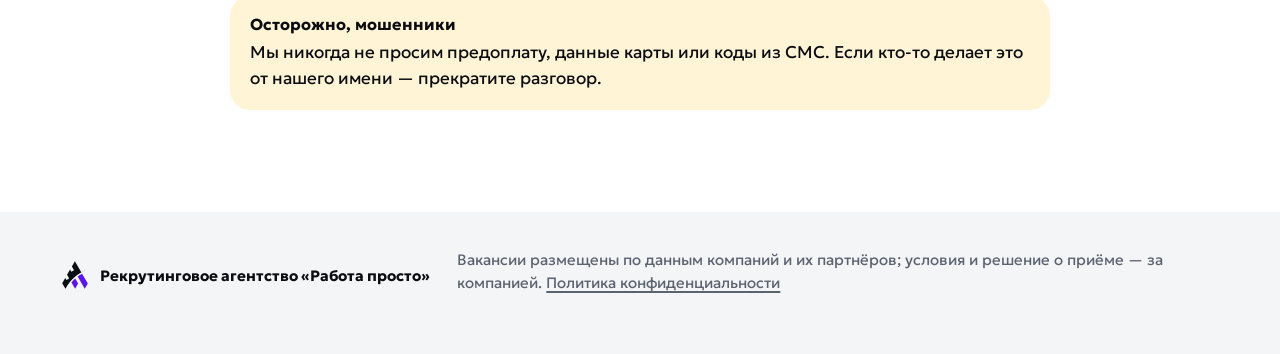
==== commit 8c4b6e04: "preview 2026-11-25" ====
--- a/index.html
+++ b/index.html
@@ -2,24 +2,27 @@
 <html lang="ru">
 <head>
 <meta charset="utf-8">
+<meta name="robots" content="noindex, nofollow">
 <meta name="viewport" content="width=device-width, initial-scale=1">
-<title>Работа просто — рекрутинговое агентство: работа курьером, на складе и в магазине</title>
-<meta name="description" content="Вакансии курьеров, сотрудников склада и магазинов рядом с домом. Для соискателей бесплатно — нам платит работодатель.">
+<title>Работа просто — вакансии курьеров, складов, магазинов, банков и удалённо</title>
+<meta name="description" content="Вакансии крупных компаний и их партнёров: доставка, склады, магазины, банки, удалённый формат. Для соискателей бесплатно.">
 <meta property="og:type" content="website">
 <meta property="og:title" content="Работа просто — рекрутинговое агентство">
-<meta property="og:description" content="Работа рядом с домом: доставка, склады, магазины. Для соискателей бесплатно.">
+<meta property="og:description" content="Работа рядом с домом и удалённо: доставка, склады, магазины, банки. Для соискателей бесплатно.">
 <meta property="og:image" content="https://daviddavidso.github.io/smena-rekrut/img/og.jpg">
 <meta name="twitter:card" content="summary_large_image">
+<meta name="theme-color" content="#ffffff">
 <link rel="icon" href="img/favicon.svg" type="image/svg+xml">
+<link rel="apple-touch-icon" href="img/apple-touch-icon.png">
 <link rel="preload" href="fonts/Geologica.woff2" as="font" type="font/woff2" crossorigin>
-<link rel="stylesheet" href="css/style.css">
+<link rel="stylesheet" href="css/style.css?v=20261125045431">
 </head>
 <body>
 <a class="skip" href="#main">Перейти к содержанию</a>
 
 <header class="hdr" id="hdr">
   <div class="wrap hdr__in">
-    <a class="logo" href="#top"><img class="logo__mark" src="img/logo-mark.svg" alt="" width="34" height="37"><span class="logo__txt"><span data-site="name">Работа просто</span> <small>рекрутинговое агентство</small></span><span class="vh"> — в начало страницы</span></a>
+    <a class="logo" href="#top"><img class="logo__img" src="img/logo.svg" alt="Работа просто — рекрутинговое агентство" width="186" height="38"><span class="vh">, в начало страницы</span></a>
     <nav aria-label="Основное меню">
       <ul>
         <li><a href="#jobs">Вакансии</a></li>
@@ -32,28 +35,29 @@
 </header>
 
 <main id="main">
-  <section class="hero wrap" id="top">
+  <section class="hero wrap" id="top" aria-labelledby="hero-h">
     <div class="hero__grid">
       <div>
-        <p class="pill"><i aria-hidden="true"></i>Рекрутинговое агентство</p>
-        <h1 id="hero-h">Найдём работу рядом с&nbsp;домом. <em>Просто и&nbsp;бесплатно</em></h1>
-        <p class="hero__lead" data-site="tagline">Курьеры, склады, магазины и доставка. Помогаем выбрать вакансию и откликнуться. Нам платит работодатель, поэтому с соискателей мы денег не берём.</p>
+        <p class="pill"><i aria-hidden="true"></i><span data-s="heroPill">Рекрутинговое агентство</span></p>
+        <h1 id="hero-h"><span data-s="heroTitle">Найдём работу рядом с&nbsp;домом.</span> <em data-s="heroAccent">Просто и&nbsp;бесплатно</em></h1>
+        <p class="hero__lead" data-s="heroLead">Доставка, склады, магазины, банки и удалёнка. Собрали вакансии крупных компаний и их партнёров — выберите подходящую и откликнитесь на сайте компании. С соискателей мы денег не берём.</p>
         <div class="hero__cta"><a class="btn" href="#jobs">Смотреть вакансии</a><a class="btn btn--soft" href="#lead">Оставить заявку</a></div>
         <ul class="trust" role="list">
-          <li><svg viewBox="0 0 24 24" aria-hidden="true" fill="none" stroke="currentColor" stroke-width="2" stroke-linecap="round" stroke-linejoin="round"><circle cx="12" cy="12" r="9"/><path d="M8 12.5l2.5 2.5L16 9.5"/></svg><b>Бесплатно</b><span>Не берём денег с соискателей — ни за подбор, ни за оформление.</span></li>
-          <li><svg viewBox="0 0 24 24" aria-hidden="true" fill="none" stroke="currentColor" stroke-width="2" stroke-linecap="round" stroke-linejoin="round"><rect x="3" y="7" width="18" height="13" rx="2.5"/><path d="M9 7V5h6v2M3 12h18"/></svg><b>Вакансии компаний</b><span>Откликаетесь в пару кликов — дальше собеседование у работодателя.</span></li>
-          <li><svg viewBox="0 0 24 24" aria-hidden="true" fill="none" stroke="currentColor" stroke-width="2" stroke-linecap="round" stroke-linejoin="round"><path d="M4 5h16v11H9l-5 4z"/><path d="M8 9.5h8M8 12.5h5"/></svg><b>На связи</b><span>Ответим на вопросы в Telegram или перезвоним.</span></li>
+          <li><svg viewBox="0 0 24 24" aria-hidden="true" focusable="false" fill="none" stroke="currentColor" stroke-width="2" stroke-linecap="round" stroke-linejoin="round"><circle cx="12" cy="12" r="9"/><path d="M8 12.5l2.5 2.5L16 9.5"/></svg><b data-s="trust1Title">Бесплатно</b><span data-s="trust1Text">Не берём денег с соискателей — ни за подбор, ни за оформление.</span></li>
+          <li><svg viewBox="0 0 24 24" aria-hidden="true" focusable="false" fill="none" stroke="currentColor" stroke-width="2" stroke-linecap="round" stroke-linejoin="round"><rect x="3" y="7" width="18" height="13" rx="2.5"/><path d="M9 7V5h6v2M3 12h18"/></svg><b data-s="trust2Title">Крупные компании</b><span data-s="trust2Text">Вакансии сервисов и их партнёров. Отклик — пара минут.</span></li>
+          <li><svg viewBox="0 0 24 24" aria-hidden="true" focusable="false" fill="none" stroke="currentColor" stroke-width="2" stroke-linecap="round" stroke-linejoin="round"><path d="M4 5h16v11H9l-5 4z"/><path d="M8 9.5h8M8 12.5h5"/></svg><b data-s="trust3Title">На связи</b><span data-s="trust3Text">Не нашли подходящую — оставьте заявку, подберём сами.</span></li>
         </ul>
       </div>
       <div class="open">
-        <div class="open__head"><h2 id="open-h">Сейчас открыто</h2><span class="open__num" id="open-num">—</span></div>
+        <div class="open__head"><h2 id="open-h" data-s="openTitle">Сейчас открыто</h2><span class="open__num" id="open-num" aria-hidden="true">—</span></div>
+        <p class="vh" id="open-count"></p>
         <ul class="open__list" id="open-list" role="list"></ul>
         <a class="btn" href="#jobs">Все вакансии</a>
       </div>
     </div>
   </section>
 
-  <section class="brands wrap">
+  <section class="brands wrap" aria-labelledby="brands-h">
     <h2 class="label" id="brands-h">Вакансии компаний</h2>
     <ul id="brands" role="list"></ul>
   </section>
@@ -61,46 +65,59 @@
   <section class="band" id="jobs" aria-labelledby="jobs-h">
     <div class="wrap">
       <div class="sec__head">
-        <div><p class="label">Вакансии</p><h2 id="jobs-h">Выберите, где удобно работать</h2></div>
-        <p class="sec__lead">Откликнуться можно прямо из карточки — по короткой заявке или в анкете компании. Не нашли подходящую? Оставьте заявку — подберём.</p>
+        <div><p class="label" data-s="jobsKicker">Вакансии</p><h2 id="jobs-h" data-s="jobsTitle">Выберите, где удобно работать</h2></div>
+        <p class="sec__lead" data-s="jobsLead">Кнопка «Откликнуться» ведёт на анкету компании — заполнить её можно за пару минут. Не нашли подходящую? Оставьте заявку — подберём.</p>
       </div>
-      <div class="filters" role="group" aria-label="Тип работы" id="filters"></div>
+      <div class="jobs__bar">
+        <div class="filters" role="group" aria-label="Раздел вакансий" id="filters" hidden></div>
+        <p class="jobs__meta" id="jobs-meta"></p>
+      </div>
       <p class="vh" role="status" id="jobs-status"></p>
       <ul class="jobs" id="jobs-list" role="list"><li class="state">Загружаем вакансии…</li></ul>
+      <noscript><p class="state">Чтобы увидеть вакансии, включите JavaScript в браузере — или оставьте заявку ниже, подберём сами.</p></noscript>
     </div>
   </section>
 
   <section class="sec wrap" id="how" aria-labelledby="how-h">
     <div class="sec__head">
-      <div><p class="label">Как устроено</p><h2 id="how-h">От отклика до первой смены</h2></div>
-      <p class="sec__lead">Мы помогаем найти вакансию и разобраться в условиях. Собеседование и оформление — у работодателя.</p>
+      <div><p class="label">Как устроено</p><h2 id="how-h" data-s="howTitle">От отклика до первой смены</h2></div>
+      <p class="sec__lead" data-s="howLead">Мы помогаем найти вакансию и разобраться в условиях. Собеседование и оформление — у компании.</p>
     </div>
     <ol class="steps" role="list">
-      <li><b>Выбираете вакансию</b><span>Смотрите график, район и условия в карточке.</span></li>
-      <li><b>Откликаетесь</b><span>По кнопке в карточке: короткая заявка или анкета компании — пара минут.</span></li>
-      <li><b>Собеседование</b><span>Работодатель связывается с вами и приглашает на встречу или обучение.</span></li>
-      <li><b>Выход на смену</b><span>Оформление — у работодателя, условия — как в вакансии.</span></li>
+      <li><b data-s="step1Title">Выбираете вакансию</b><span data-s="step1Text">Смотрите город, график и условия в карточке.</span></li>
+      <li><b data-s="step2Title">Откликаетесь</b><span data-s="step2Text">Кнопка в карточке ведёт на анкету компании — пара минут.</span></li>
+      <li><b data-s="step3Title">С вами связываются</b><span data-s="step3Text">Компания перезванивает и приглашает на встречу или обучение.</span></li>
+      <li><b data-s="step4Title">Выход на смену</b><span data-s="step4Text">Оформление — у компании, условия — как в вакансии.</span></li>
     </ol>
-    <ul class="who" role="list" aria-label="Кому подойдёт">
-      <li>Без опыта</li><li>Студентам</li><li>Подработка на выходных</li><li>Полный день</li><li>На своём авто</li><li>Пешком или на велосипеде</li>
+    <ul class="who" id="who" role="list" aria-label="Кому подойдёт">
+      <li>Без опыта</li><li>Студентам</li><li>Подработка</li><li>Полный день</li><li>Удалённо</li><li>Гражданам ЕАЭС</li>
     </ul>
+  </section>
+
+  <section class="sec wrap" id="reviews" aria-labelledby="reviews-h" hidden>
+    <div class="sec__head">
+      <div><p class="label" data-s="reviewsKicker">Отзывы</p><h2 id="reviews-h" data-s="reviewsTitle">Кто уже вышел на смену</h2></div>
+      <p class="sec__lead" data-s="reviewsLead">Истории людей, которые нашли вакансию через нас.</p>
+    </div>
+    <ul class="revs" id="revs" role="list" aria-labelledby="reviews-h"></ul>
   </section>
 
   <section class="sec wrap" id="lead" aria-labelledby="lead-h">
     <div class="lead">
       <div>
-        <h2 id="lead-h">Не нашли подходящую?</h2>
-        <p>Оставьте контакт и район — подберём вакансию под ваш график и свяжемся с вами. Это бесплатно.</p>
-        <p hidden>Удобнее в мессенджере? <a id="tg-inline" href="#lead">Напишите нам в Telegram</a>.</p>
+        <h2 id="lead-h" data-s="leadTitle">Не нашли подходящую?</h2>
+        <p data-s="leadText">Оставьте контакт и город — подберём вакансию под ваш график и свяжемся с вами. Это бесплатно.</p>
+        <p id="tg-line" hidden>Удобнее в мессенджере? <a id="tg-inline" href="#lead">Напишите нам в Telegram<span class="vh"> (откроется в новой вкладке)</span></a>.</p>
       </div>
       <form class="form" id="lead-form" novalidate>
         <div class="field"><label for="f-name">Как вас зовут</label><input id="f-name" name="name" autocomplete="given-name" required aria-describedby="e-name"><span class="err" id="e-name"></span></div>
         <div class="field"><label for="f-contact">Телефон или ник в Telegram</label><input id="f-contact" name="contact" autocomplete="tel" inputmode="text" required aria-describedby="h-contact e-contact"><span class="hint" id="h-contact">Например +7 900 000-00-00 или @nickname</span><span class="err" id="e-contact"></span></div>
         <div class="field"><label for="f-city">Город и район</label><input id="f-city" name="city" autocomplete="address-level2" required aria-describedby="e-city"><span class="err" id="e-city"></span></div>
-        <div class="field"><label for="f-kind">Какая работа интересует</label><select id="f-kind" name="kind"><option>Любая</option><option>Курьер</option><option>Магазин</option><option>Склад</option></select></div>
+        <div class="field"><label for="f-kind">Какая работа интересует</label><select id="f-kind" name="kind"><option>Любая</option><option>Курьеры</option><option>Склады и сборка</option><option>Магазины</option><option>Банки и финансы</option><option>Удалённо и онлайн</option><option>Мастера</option></select></div>
         <div class="field full"><label for="f-comment">Комментарий <span class="hint">(необязательно)</span></label><textarea id="f-comment" name="comment" maxlength="500"></textarea></div>
-        <div class="hp" aria-hidden="true" inert><label for="f-web">Не заполняйте это поле</label><input id="f-web" name="website" tabindex="-1" autocomplete="off"></div>
+        <div class="hp" aria-hidden="true" inert><label for="f-site">Не заполняйте это поле</label><input id="f-site" name="site" tabindex="-1" autocomplete="off"></div>
         <div class="field full"><div class="check"><input type="checkbox" id="f-consent" name="consent" aria-required="true" aria-describedby="e-consent"><label for="f-consent">Согласен на обработку персональных данных по <a href="privacy.html" target="_blank" rel="noopener">политике конфиденциальности<span class="vh"> (откроется в новой вкладке)</span></a></label></div><span class="err" id="e-consent"></span></div>
+        <p class="form__note full" id="preview-note" hidden>Это превью сайта: заявки начнут приходить после переноса на ваш домен.</p>
         <div class="full"><button class="btn" type="submit">Отправить заявку</button></div>
         <p class="form__status full" role="status" id="form-status"></p>
         <p class="vh" role="status" id="field-status"></p>
@@ -110,26 +127,27 @@
 
   <section class="sec wrap faq" id="faq" aria-labelledby="faq-h">
     <div class="sec__head"><div><p class="label">Вопросы</p><h2 id="faq-h">Частые вопросы</h2></div></div>
-    <details><summary>Это правда бесплатно?</summary><p>Да. Вознаграждение за подбор нам платит работодатель. С соискателей не берём денег ни за что: ни за анкету, ни за обучение, ни за «место в очереди».</p></details>
-    <details><summary>Оформление официальное?</summary><p>Условия указаны в карточке вакансии и зависят от компании: трудовой договор, договор ГПХ или самозанятость.</p></details>
-    <details><summary>Нужен опыт?</summary><p>Для большинства вакансий — нет: компании обучают с первого дня.</p></details>
-    <details><summary>Сколько ждать ответа после отклика?</summary><p>Обычно работодатель связывается в течение нескольких дней. Если ответа долго нет — напишите нам, подскажем.</p></details>
-    <details><summary>Можно без гражданства РФ?</summary><p>Зависит от компании. Уточните в анкете работодателя или напишите нам.</p></details>
-    <div class="warn" role="note"><h3>Осторожно, мошенники</h3>Мы никогда не просим предоплату, данные карты или коды из СМС. Если кто-то делает это от нашего имени — прекратите разговор и напишите нам.</div>
+    <details data-faq="1"><summary>Это правда бесплатно?</summary><p>Да. Вознаграждение за подбор нам платит компания. С соискателей не берём денег ни за что: ни за анкету, ни за обучение, ни за «место в очереди».</p></details>
+    <details data-faq="2"><summary>Оформление официальное?</summary><p>Зависит от вакансии: где-то трудовой договор по ТК РФ, где-то самозанятость или договор. Это написано в карточке каждой вакансии.</p></details>
+    <details data-faq="3"><summary>Нужен опыт?</summary><p>Для большинства вакансий — нет: компании обучают сами, а в сортировочном центре Яндекс Маркета стажировка ещё и оплачивается.</p></details>
+    <details data-faq="4"><summary>Можно без гражданства РФ?</summary><p>Многие вакансии открыты для граждан ЕАЭС: Беларуси, Казахстана, Армении и Кыргызстана. Для сортировочного центра нужно законное основание находиться в РФ — виза, РВП, ВНЖ или ТЭКС. Подробности — в карточке вакансии.</p></details>
+    <details data-faq="5"><summary>Сколько ждать ответа после отклика?</summary><p>Обычно компания связывается в течение нескольких дней. Если ответа долго нет — оставьте заявку на этой странице, подскажем.</p></details>
+    <details data-faq="6" hidden><summary></summary><p></p></details>
+    <div class="warn" id="warn" role="note"><h3 data-s="warnTitle">Осторожно, мошенники</h3><p data-s="warnText">Мы никогда не просим предоплату, данные карты или коды из СМС. Если кто-то делает это от нашего имени — прекратите разговор.</p></div>
   </section>
 </main>
 
 <footer class="ftr">
   <div class="wrap ftr__grid">
-    <div class="ftr__brand"><img src="img/logo-mark.svg" alt="" width="30" height="33"><b>Рекрутинговое агентство «<span data-site="name">Работа просто</span>»</b></div>
+    <div class="ftr__brand"><img src="img/logo-mark.svg" alt="" width="30" height="32"><b>Рекрутинговое агентство «<span data-s="brand">Работа просто</span>»</b></div>
     <div>
-      <p data-site="legal">Реквизиты компании: ИНН, ОГРН, адрес — добавить перед запуском.</p>
-      <p>Вакансии размещены по данным работодателей; условия и решение о приёме — за компанией. <a href="privacy.html">Политика конфиденциальности</a></p>
+      <p data-s="legal" hidden></p>
+      <p><span data-s="footerNote">Вакансии размещены по данным компаний и их партнёров; условия и решение о приёме — за компанией.</span> <a href="privacy.html">Политика конфиденциальности</a></p>
     </div>
   </div>
 </footer>
 
-<script src="js/config.js"></script>
-<script src="js/app.js"></script>
+<script>if(typeof OFFERS==="undefined"){document.write('<script src="data.js?v=20261125045431"><\/script>');}</script>
+<script src="js/app.js?v=20261125045431"></script>
 </body>
 </html>
--- a/css/style.css
+++ b/css/style.css
@@ -120,8 +120,7 @@
 .job.is-target { box-shadow: 0 0 0 2.5px var(--violet), 0 22px 44px -22px rgba(91,22,236,.45); }
 .job__top { display: flex; gap: 12px; align-items: center; }
 .job__titles { display: flex; flex-direction: column; min-width: 0; }
-.job__titles .job__co { order: -1; }
-.job__co { font-size: .8125rem; color: var(--muted); }
+.job__co { margin: 4px 0 0; font-size: .8125rem; line-height: 1.35; color: var(--muted); }
 .job h3 { margin: 2px 0 0; font: 700 1.2rem/1.2 var(--f); letter-spacing: -.02em; }
 .job h3:focus { outline: none; }
 .job h3:focus-visible { outline: 2.5px solid var(--ink); outline-offset: 3px; }
@@ -130,7 +129,8 @@
 .job__pay { margin: 0; font: 700 1.15rem/1.25 var(--f); letter-spacing: -.02em; color: var(--violet); }
 .job__desc { margin: 0; color: var(--muted); font-size: .9375rem; }
 .job ul.facts { list-style: none; margin: 0; padding: 0; display: flex; flex-wrap: wrap; gap: 6px; }
-.job ul.facts li { padding: 6px 10px; border-radius: 10px; background: var(--surface); font-size: .875rem; color: var(--ink-2); }
+.job ul.facts li { padding: 6px 10px; border-radius: 10px; background: var(--surface); font-size: .875rem; line-height: 1.35; color: var(--ink-2); }
+.facts__k { color: var(--muted); }
 .job__foot { margin-top: auto; display: flex; flex-wrap: wrap; gap: 10px; align-items: center; padding-top: 6px; }
 /* в карточках кнопка мягкая — иначе восемь одинаковых ярких кнопок спорят с главной */
 .job__foot .btn { flex: 1 1 auto; white-space: normal; text-align: center; padding-block: 10px; background: var(--violet-bg); color: #3B0BA8; }
@@ -193,6 +193,24 @@
 .ftr p { margin: 0 0 8px; }
 .state { padding: 24px 0; color: var(--muted); }
 
+/* ── 24.11: логотип «Вершина», каталог из панели ───────────────────── */
+.logo__img { height: 38px; width: auto; }
+@media (max-width: 480px) { .logo__img { height: 30px; } }
+.job__top { align-items: flex-start; }
+.job__tag { display: inline-block; margin-left: 4px; padding: 3px 9px; border-radius: 8px; background: var(--violet-bg); color: #3B0BA8; font: 600 .8125rem/1.3 var(--f); letter-spacing: 0; vertical-align: 2px; white-space: nowrap; }
+.job__ad { flex-basis: 100%; margin: 0; font-size: .75rem; line-height: 1.4; color: var(--muted); overflow-wrap: anywhere; }
+.job__soon { margin: 0; font-size: .9375rem; color: var(--muted); }
+.job__soon a { color: #3B0BA8; font-weight: 600; }
+.lg--text { display: grid; place-items: center; font: 800 .95rem/1 var(--f); }
+.jobs__bar { display: flex; flex-wrap: wrap; align-items: center; justify-content: space-between; gap: 6px 16px; margin-bottom: 18px; }
+.jobs__bar .filters { margin-bottom: 0; }
+.jobs__meta { margin: 0; color: var(--muted); font-size: .875rem; }
+.brands .brands__lg { width: 30px; height: 30px; border-radius: 50%; background: #fff; object-fit: contain; }
+.brands .brands__lg.lg--text { font-size: .7rem; }
+.form__note { margin: 0; padding: 10px 14px; border-radius: 12px; background: rgba(255,255,255,.08); color: #E4E6EB; font-size: .9375rem; }
+.warn p { margin: 0; }
+@media (forced-colors: active) { .logo__img { background: #fff; padding: 4px; border-radius: 8px; } .job__tag { border: 1px solid CanvasText; } }
+
 @media (prefers-reduced-motion: reduce) { .btn, .job, .fbtn, .faq summary::after { transition: none; } }
 @media (forced-colors: active) {
   .btn, .fbtn { border: 1px solid ButtonText; }
@@ -200,3 +218,23 @@
   .job, .open, .trust li, .steps li, .filters { border: 1px solid CanvasText; }
   .job.is-target { outline: 3px solid Highlight; outline-offset: 2px; }
 }
+
+/* ── отзывы ─────────────────────────────────────────────────────────── */
+.revs { position: relative; list-style: none; margin: 0; padding: 0; display: grid; gap: 16px; grid-template-columns: repeat(auto-fill, minmax(min(320px, 100%), 1fr)); }
+.rev { min-width: 0; display: flex; flex-direction: column; gap: 16px; padding: 26px; border-radius: 28px; background: #fff; box-shadow: 0 0 0 1px var(--line); }
+.rev__stars { margin: 0; font-size: 1.125rem; letter-spacing: .12em; color: var(--violet); line-height: 1; }
+.rev__stars i { font-style: normal; color: #7A808C; }
+.rev__text { margin: 0; flex: 1; }
+.rev__text p { overflow-wrap: anywhere; margin: 0; font-size: 1.0625rem; line-height: 1.55; color: var(--ink-2); text-wrap: pretty; }
+.rev__who { display: flex; align-items: center; gap: 14px; padding-top: 16px; border-top: 1px solid var(--line); }
+.rev__who p { margin: 0; line-height: 1.25; }
+.rev__who b { display: block; font-size: 1.0625rem; font-weight: 700; letter-spacing: -.01em; }
+.rev__who p span { display: block; margin-top: 3px; font-size: .9375rem; color: var(--muted); }
+.rev__ava { width: 56px; height: 56px; flex: none; border-radius: 50%; object-fit: cover; background: var(--surface); }
+.rev__ava--txt { display: inline-grid; place-items: center; background: var(--violet-bg); color: #3B0BA8; font-weight: 700; font-size: 1.0625rem; }
+@media (max-width: 719px) {
+  .revs { display: flex; overflow-x: auto; scroll-snap-type: x mandatory; scroll-padding-inline: 16px; margin-inline: -16px; padding: 4px 16px 12px; }
+  .rev { flex: 0 0 min(84%, 340px); scroll-snap-align: start; }
+  .revs:focus-visible { outline-offset: -3px; }
+}
+@media (forced-colors: active) { .rev { border: 1px solid CanvasText; } .rev__stars, .rev__stars i { color: CanvasText; } }
